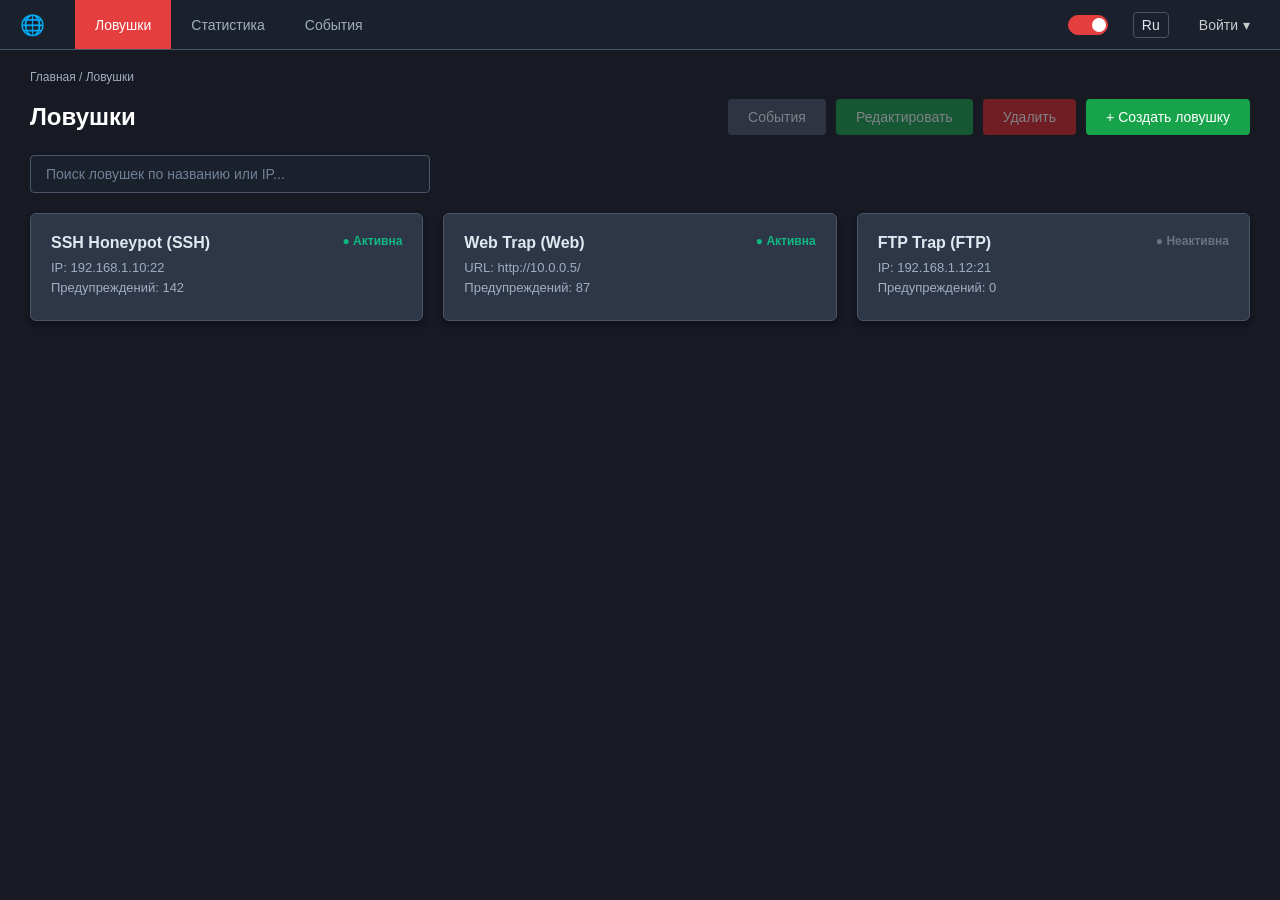
==== Web/index.html @ 6bb0e7d8 "Front-1" ====
<!DOCTYPE html>
<html lang="ru">
<head>
    <meta charset="UTF-8">
    <meta name="viewport" content="width=device-width, initial-scale=1.0">
    <title>Панель управления</title>
    <link rel="stylesheet" href="style.css">
</head>
<body class="dark-theme">

    <!-- Шапка -->
    <header>
        <div class="header-left">
            <div class="logo">🌐</div>
            
            <nav>
                <a href="#" class="nav-link active" data-tab="traps">Ловушки</a>
                <a href="#" class="nav-link" data-tab="stats">Статистика</a>
                <a href="#" class="nav-link" data-tab="events">События</a>
            </nav>
        </div>
        <div class="header-right">
            <label class="switch" title="Переключить тему">
                <input type="checkbox" id="theme-toggle" checked>
                <span class="slider round"></span>
            </label>
            
            <select id="lang-switch" class="lang-switch">
                <option value="ru" selected>Ru</option>
                <option value="en">En</option>
            </select>
            
            <div class="user-menu-container">
                <button class="user-menu-btn" id="user-menu-btn">
                    <span id="current-user-name">Войти</span> ▾
                </button>
                <div class="user-dropdown" id="user-dropdown">
                    <a href="#" data-action="open-login">Войти</a>
                    <a href="#" data-action="open-register">Регистрация</a>
                    <a href="#" data-action="logout" style="color: #d32f2f;">Выйти</a>
                </div>
            </div>
        </div>
    </header>

    <!-- Контент -->
    <main>
        <div class="breadcrumbs">
            <a href="#">Главная</a> / <span id="current-tab-crumb">Ловушки</span>
        </div>

        <!-- ВКЛАДКА 1: ЛОВУШКИ -->
        <section id="traps" class="tab-content active">
            <div class="traps-header">
                <h1>Ловушки</h1>
                <div class="traps-actions">
                    <button class="btn btn-secondary" id="open-events-trap-btn" disabled>События</button>
                    <button class="btn btn-success" id="open-edit-trap-btn" disabled>Редактировать</button>
                    <button class="btn btn-danger" id="delete-trap-btn" disabled>Удалить</button>
                    <button class="btn btn-success" id="open-create-trap-btn">+ Создать ловушку</button>
                </div>
            </div>
            
            <div class="traps-toolbar">
                <input type="text" id="traps-search" class="search-input" placeholder="Поиск ловушек по названию или IP...">
            </div>

            <div class="traps-list" id="traps-list-container"></div>
        </section>

        <!-- ВКЛАДКА 2: СТАТИСТИКА -->
        <section id="stats" class="tab-content">
            <h1>Статистика</h1>
            
            <div class="stats-grid" id="stats-container"></div>

            <h2 style="font-size: 18px; margin-bottom: 15px;">Детализация по активным ловушкам</h2>
            <div class="traps-list" id="traps-detail-container"></div>
        </section>

        <!-- ВКЛАДКА 3: СОБЫТИЯ -->
        <section id="events" class="tab-content">
            <h1>События</h1>

            <div class="events-toolbar">
                <label for="events-trap-select">Ловушка:</label>
                <select id="events-trap-select" class="form-select"></select>
            </div>

            <div id="events-list" class="events-list"></div>
        </section>
    </main>

    <!-- МОДАЛЬНОЕ ОКНО АВТОРИЗАЦИИ -->
    <div id="auth-modal" class="modal-overlay">
        <div class="modal-content">
            <span class="close-btn" data-close-modal="auth-modal">&times;</span>
            
            <div id="login-form" class="auth-form active">
                <h2>Вход в систему</h2>
                <form id="login-form-el">
                    <div class="form-group">
                        <label>Логин</label>
                        <input type="text" name="username" required placeholder="Введите логин">
                    </div>
                    <div class="form-group">
                        <label>Пароль</label>
                        <input type="password" name="password" required placeholder="Введите пароль">
                    </div>
                    <button type="submit" class="btn btn-success full-width">Войти</button>
                </form>
                <p class="auth-switch"><span>Нет аккаунта?</span> <a href="#" data-switch-form="register">Зарегистрироваться</a></p>
            </div>

            <div id="register-form" class="auth-form">
                <h2>Регистрация</h2>
                <form id="register-form-el">
                    <div class="form-group">
                        <label>Логин</label>
                        <input type="text" name="username" required placeholder="Придумайте логин">
                    </div>
                    <div class="form-group">
                        <label>Email</label>
                        <input type="email" name="email" required placeholder="Введите email">
                    </div>
                    <div class="form-group">
                        <label>Пароль</label>
                        <input type="password" name="password" required placeholder="Придумайте пароль">
                    </div>
                    <button type="submit" class="btn btn-success full-width">Зарегистрироваться</button>
                </form>
                <p class="auth-switch"><span>Уже есть аккаунт?</span> <a href="#" data-switch-form="login">Войти</a></p>
            </div>
        </div>
    </div>

    <!-- МОДАЛЬНОЕ ОКНО СОЗДАНИЯ / РЕДАКТИРОВАНИЯ ЛОВУШКИ -->
    <div id="create-trap-modal" class="modal-overlay">
        <div class="modal-content">
            <span class="close-btn" data-close-modal="create-trap-modal">&times;</span>
            <h2 id="trap-modal-title">Создание новой ловушки</h2>
            
            <form id="create-trap-form">
                <div class="form-group">
                    <label>Название ловушки</label>
                    <input type="text" id="trap-name" required placeholder="Например: SSH Honeypot">
                </div>
                
                <div class="form-group">
                    <label>Тип ловушки</label>
                    <select id="trap-type" class="form-select" required>
                        <option value="SSH">SSH</option>
                        <option value="Web">Web</option>
                        <option value="FTP">FTP</option>
                        <option value="RDP">RDP</option>
                    </select>
                </div>
                
                <div class="form-group">
                    <label>IP-адрес или URL</label>
                    <input type="text" id="trap-target" required placeholder="192.168.1.10:22 или http://10.0.0.5/">
                </div>
                
                <div class="form-group checkbox-group">
                    <input type="checkbox" id="trap-active" checked>
                    <label for="trap-active">Активна</label>
                </div>
                
                <button type="submit" class="btn btn-success full-width">Сохранить</button>
            </form>
        </div>
    </div>

    <script src="script.js"></script>
</body>
</html>
---- Web/style.css ----
/* --- Переменные --- */
:root {
    --bg-dark: #2c2c2c;
    --color-accent: #d32f2f;
    --color-accent-hover: #b71c1c;
    --color-success: #16a34a;
    --color-success-hover: #15803d;
    --color-danger: #dc2626;
    --color-danger-hover: #b91c1c;
    --color-secondary: #6b7280;
    --color-secondary-hover: #4b5563;
    --bg-body: #f4f6f8;
    --bg-card-img: #cbe3f1;
    --text-main: #222;
    --text-muted: #6b7280;
    --border-color: #e5e7eb;
    --white: #ffffff;
}

* {
    box-sizing: border-box;
    margin: 0;
    padding: 0;
}

body {
    font-family: -apple-system, BlinkMacSystemFont, "Segoe UI", Roboto, Helvetica, Arial, sans-serif;
    background-color: var(--bg-body);
    color: var(--text-main);
    transition: background-color 0.3s, color 0.3s;
}

/* --- Шапка --- */
header {
    background-color: var(--bg-dark);
    color: var(--white);
    display: flex;
    align-items: center;
    justify-content: space-between;
    padding: 0 20px;
    height: 50px;
    font-size: 14px;
}

.header-left {
    display: flex;
    align-items: center;
    height: 100%;
}

.logo {
    color: var(--color-accent);
    font-size: 20px;
    margin-right: 30px;
    font-weight: bold;
}

nav {
    display: flex;
    height: 100%;
}

nav a {
    color: #ccc;
    text-decoration: none;
    padding: 0 20px;
    display: flex;
    align-items: center;
    height: 100%;
    transition: 0.2s;
    cursor: pointer;
}

nav a:hover { color: var(--white); }
nav a.active {
    background-color: var(--color-accent);
    color: var(--white);
}

.header-right {
    display: flex;
    align-items: center;
    gap: 20px;
    color: #ccc;
}

/* --- Переключатель темы --- */
.switch {
    position: relative;
    display: inline-block;
    width: 40px;
    height: 20px;
    margin-right: 5px;
}
.switch input { opacity: 0; width: 0; height: 0; }
.slider {
    position: absolute;
    cursor: pointer;
    top: 0; left: 0; right: 0; bottom: 0;
    background-color: #555;
    transition: .4s;
}
.slider:before {
    position: absolute;
    content: "";
    height: 14px;
    width: 14px;
    left: 3px;
    top: 50%;
    transform: translate(0, -50%);
    background-color: white;
    transition: .4s;
}
input:checked + .slider { background-color: var(--color-accent); }
input:checked + .slider:before { transform: translate(20px, -50%); }
.slider.round { border-radius: 20px; }
.slider.round:before { border-radius: 50%; }

/* --- Переключатель языка --- */
.lang-switch {
    background: transparent;
    border: 1px solid #555;
    color: #ccc;
    padding: 4px 8px;
    border-radius: 4px;
    font-size: 14px;
    cursor: pointer;
    outline: none;
    transition: 0.2s;
    appearance: none;
    -webkit-appearance: none;
    text-align: center;
}
.lang-switch:hover { border-color: var(--white); color: var(--white); }
.lang-switch option { background: var(--bg-dark); color: var(--white); }

/* --- Меню пользователя --- */
.user-menu-container { position: relative; }
.user-menu-btn {
    background: transparent;
    border: none;
    color: #ccc;
    font-size: 14px;
    cursor: pointer;
    display: flex;
    align-items: center;
    gap: 5px;
    padding: 5px 10px;
    border-radius: 4px;
    transition: 0.2s;
}
.user-menu-btn:hover {
    color: var(--white);
    background: rgba(255, 255, 255, 0.1);
}
.user-dropdown {
    display: none;
    position: absolute;
    right: 0;
    top: 100%;
    background: var(--white);
    min-width: 180px;
    box-shadow: 0 4px 12px rgba(0, 0, 0, 0.15);
    border-radius: 4px;
    padding: 10px 0;
    z-index: 100;
    margin-top: 5px;
}
.user-dropdown.show { display: block; }
.user-dropdown a {
    display: block;
    padding: 10px 20px;
    color: var(--text-main);
    text-decoration: none;
    font-size: 14px;
    transition: background 0.2s;
}
.user-dropdown a:hover { background: var(--bg-body); }

/* --- Модальное окно --- */
.modal-overlay {
    display: none;
    position: fixed;
    top: 0; left: 0;
    width: 100%; height: 100%;
    background: rgba(0, 0, 0, 0.5);
    z-index: 1000;
    justify-content: center;
    align-items: center;
}
.modal-content {
    background: var(--white);
    padding: 30px;
    border-radius: 8px;
    width: 100%;
    max-width: 400px;
    position: relative;
    box-shadow: 0 10px 25px rgba(0, 0, 0, 0.2);
}
.close-btn {
    position: absolute;
    top: 10px;
    right: 15px;
    font-size: 24px;
    cursor: pointer;
    color: var(--text-muted);
}
.close-btn:hover { color: var(--color-accent); }

.auth-form { display: none; }
.auth-form.active { display: block; }
.auth-form h2 { margin-bottom: 20px; font-size: 20px; text-align: center; }

.form-group { margin-bottom: 15px; }
.form-group label {
    display: block;
    font-size: 13px;
    color: var(--text-muted);
    margin-bottom: 5px;
}
.form-group input,
.form-group select {
    width: 100%;
    padding: 10px;
    border: 1px solid var(--border-color);
    border-radius: 4px;
    font-size: 14px;
    outline: none;
    background: var(--bg-body);
    color: var(--text-main);
}
.form-group input:focus,
.form-group select:focus { border-color: var(--color-accent); }

.checkbox-group { display: flex; align-items: center; gap: 10px; }
.checkbox-group input[type="checkbox"] { width: auto; cursor: pointer; }
.checkbox-group label { margin-bottom: 0; cursor: pointer; color: var(--text-main); }

.full-width { width: 100%; margin-top: 10px; }

.auth-switch {
    text-align: center;
    font-size: 13px;
    margin-top: 15px;
    color: var(--text-muted);
}
.auth-switch a { color: var(--color-accent); text-decoration: none; }
.auth-switch a:hover { text-decoration: underline; }

/* --- Основной контент --- */
main {
    padding: 20px 30px;
    max-width: 1400px;
    margin: 0 auto;
}
.breadcrumbs {
    font-size: 12px;
    color: var(--text-muted);
    margin-bottom: 15px;
}
.breadcrumbs a { color: var(--text-muted); text-decoration: none; }
.breadcrumbs a:hover { text-decoration: underline; }
h1 {
    font-size: 24px;
    font-weight: 600;
    margin-bottom: 25px;
}

/* --- Переключение вкладок --- */
.tab-content { display: none; }
.tab-content.active { display: block; }

/* --- Статистика --- */
.stats-grid {
    display: grid;
    grid-template-columns: repeat(3, 1fr);
    gap: 20px;
    margin-bottom: 30px;
}
.stat-card {
    background: var(--white);
    padding: 25px;
    border-radius: 6px;
    box-shadow: 0 2px 8px rgba(0, 0, 0, 0.06);
    text-align: center;
}
.stat-value {
    font-size: 36px;
    font-weight: bold;
    color: var(--color-accent);
    margin-bottom: 5px;
}
.stat-label { color: var(--text-muted); font-size: 14px; }

/* --- Ловушки --- */
.traps-header {
    display: flex;
    justify-content: space-between;
    align-items: center;
    margin-bottom: 20px;
    gap: 15px;
    flex-wrap: wrap;
}
.traps-header h1 { margin-bottom: 0; }

.traps-actions {
    display: flex;
    gap: 10px;
    flex-wrap: wrap;
}

/* Базовые стили кнопок */
.btn {
    background-color: var(--color-accent);
    color: var(--white);
    border: none;
    padding: 10px 20px;
    border-radius: 4px;
    cursor: pointer;
    font-size: 14px;
    transition: background 0.2s;
    white-space: nowrap;
}
.btn:hover { background-color: var(--color-accent-hover); }
.btn:disabled {
    opacity: 0.45;
    cursor: not-allowed;
}

/* Зелёные (успех / создание / редактирование) */
.btn.btn-success { background-color: var(--color-success); }
.btn.btn-success:hover:not(:disabled) { background-color: var(--color-success-hover); }

/* Красные (опасные действия) */
.btn.btn-danger { background-color: var(--color-danger); }
.btn.btn-danger:hover:not(:disabled) { background-color: var(--color-danger-hover); }

/* Серые (нейтральные) */
.btn.btn-secondary { background-color: var(--color-secondary); }
.btn.btn-secondary:hover:not(:disabled) { background-color: var(--color-secondary-hover); }

.traps-toolbar { margin-bottom: 20px; }
.search-input {
    width: 100%;
    max-width: 400px;
    padding: 10px 15px;
    border: 1px solid var(--border-color);
    border-radius: 4px;
    font-size: 14px;
    outline: none;
    background: var(--white);
    color: var(--text-main);
}
.search-input:focus { border-color: var(--color-accent); }

.traps-list {
    display: grid;
    grid-template-columns: repeat(auto-fill, minmax(300px, 1fr));
    gap: 20px;
}
.trap-item {
    background: var(--white);
    padding: 20px;
    border-radius: 6px;
    box-shadow: 0 2px 8px rgba(0, 0, 0, 0.06);
    border-left: 4px solid #10b981;
    cursor: pointer;
    transition: box-shadow 0.2s, outline 0.2s;
}
.trap-item.inactive { border-left-color: var(--text-muted); }
.trap-item.selected {
    outline: 2px solid var(--color-accent);
    outline-offset: 2px;
    box-shadow: 0 4px 14px rgba(211, 47, 47, 0.25);
}

.trap-title {
    font-weight: 600;
    font-size: 16px;
    margin-bottom: 8px;
    display: flex;
    justify-content: space-between;
}
.trap-info {
    font-size: 13px;
    color: var(--text-muted);
    margin-bottom: 5px;
}

/* --- Вкладка События --- */
.events-toolbar {
    display: flex;
    align-items: center;
    gap: 10px;
    margin-bottom: 20px;
}
.events-toolbar label {
    color: var(--text-muted);
    font-size: 14px;
    white-space: nowrap;
}
.events-toolbar .form-select {
    padding: 8px 12px;
    border: 1px solid var(--border-color);
    border-radius: 4px;
    background: var(--white);
    color: var(--text-main);
    font-size: 14px;
    outline: none;
    min-width: 260px;
    max-width: 100%;
    cursor: pointer;
}
.events-toolbar .form-select:focus { border-color: var(--color-accent); }

.events-list {
    display: flex;
    flex-direction: column;
    gap: 8px;
}
.event-item {
    padding: 12px 16px;
    border-radius: 6px;
    background: var(--white);
    box-shadow: 0 2px 6px rgba(0, 0, 0, 0.05);
    border-left: 3px solid var(--color-accent);
    font-size: 13px;
}
.event-head {
    display: flex;
    justify-content: space-between;
    align-items: center;
    margin-bottom: 4px;
    font-weight: 600;
}
.event-type { color: var(--color-accent); }
.event-time {
    font-weight: 400;
    color: var(--text-muted);
    font-size: 12px;
}
.event-source {
    color: var(--text-muted);
    font-size: 12px;
    margin-bottom: 4px;
}
.event-detail {
    color: var(--text-main);
    font-size: 13px;
    word-break: break-all;
}
.no-events {
    color: var(--text-muted);
    font-size: 14px;
    text-align: center;
    padding: 30px 0;
}

/* --- Адаптивность --- */
@media (max-width: 1200px) {
    .stats-grid { grid-template-columns: repeat(3, 1fr); }
}
@media (max-width: 900px) {
    .stats-grid { grid-template-columns: 1fr; }
    nav a { padding: 0 10px; font-size: 13px; }
}
@media (max-width: 600px) {
    header { flex-direction: column; height: auto; padding: 10px; gap: 10px; }
    nav { flex-wrap: wrap; justify-content: center; }
    nav a { padding: 10px; }
    .traps-header { flex-direction: column; align-items: flex-start; gap: 10px; }
    .traps-actions { width: 100%; }
    .traps-actions .btn { flex-grow: 1; }
    .events-toolbar { flex-direction: column; align-items: stretch; }
    .events-toolbar .form-select { width: 100%; min-width: 0; }
}

/* ==================================================================== */
/* ==================== ТЕМНАЯ ТЕМА (DARK THEME) ====================== */
/* ==================================================================== */
body.dark-theme {
    --bg-dark: #1a202c;
    --color-accent: #e53e3e;
    --color-accent-hover: #c53030;
    --bg-body: #171923;
    --bg-card-img: #2d3748;
    --text-main: #e2e8f0;
    --text-muted: #a0aec0;
    --border-color: #4a5568;
    --white: #2d3748;
    
    background-color: var(--bg-body);
    color: var(--text-main);
}

body.dark-theme header { border-bottom: 1px solid var(--border-color); }
body.dark-theme nav a { color: #a0aec0; }
body.dark-theme nav a:hover { color: #ffffff; }
body.dark-theme nav a.active { background-color: var(--color-accent); color: #ffffff; }

body.dark-theme .stat-card,
body.dark-theme .trap-item {
    background: var(--white);
    border: 1px solid var(--border-color);
    box-shadow: 0 4px 6px rgba(0, 0, 0, 0.3);
}
body.dark-theme .trap-item.selected {
    outline: 2px solid var(--color-accent);
    outline-offset: 2px;
    box-shadow: 0 4px 14px rgba(229, 62, 62, 0.35);
}

body.dark-theme .btn {
    background-color: var(--color-accent);
    color: #ffffff;
}
body.dark-theme .btn:hover { background-color: var(--color-accent-hover); }
body.dark-theme .btn.btn-success { background-color: #16a34a; }
body.dark-theme .btn.btn-success:hover:not(:disabled) { background-color: #15803d; }
body.dark-theme .btn.btn-danger { background-color: #dc2626; }
body.dark-theme .btn.btn-danger:hover:not(:disabled) { background-color: #b91c1c; }
body.dark-theme .btn.btn-secondary { background-color: #4a5568; }
body.dark-theme .btn.btn-secondary:hover:not(:disabled) { background-color: #718096; }

body.dark-theme .search-input,
body.dark-theme .form-group input,
body.dark-theme .form-group select,
body.dark-theme .events-toolbar .form-select {
    background: #1a202c;
    border: 1px solid var(--border-color);
    color: var(--text-main);
}
body.dark-theme .search-input::placeholder,
body.dark-theme .form-group input::placeholder { color: #718096; }
body.dark-theme .search-input:focus,
body.dark-theme .form-group input:focus,
body.dark-theme .form-group select:focus,
body.dark-theme .events-toolbar .form-select:focus {
    border-color: var(--color-accent);
    box-shadow: 0 0 0 2px rgba(229, 62, 62, 0.2);
}

body.dark-theme .breadcrumbs,
body.dark-theme .breadcrumbs a { color: var(--text-muted); }
body.dark-theme h1,
body.dark-theme h2 { color: #ffffff; }

body.dark-theme .trap-info { color: var(--text-muted); }
body.dark-theme .slider { background-color: #4a5568; border: 1px solid #718096; }
body.dark-theme input:checked + .slider { background-color: var(--color-accent); border-color: var(--color-accent); }
body.dark-theme .lang-switch { background: #1a202c; border-color: var(--border-color); color: var(--text-main); }
body.dark-theme .lang-switch option { background: #1a202c; color: var(--text-main); }
body.dark-theme .user-dropdown {
    background: var(--white);
    border: 1px solid var(--border-color);
    box-shadow: 0 4px 12px rgba(0, 0, 0, 0.4);
}
body.dark-theme .user-dropdown a { color: var(--text-main); }
body.dark-theme .user-dropdown a:hover { background: #4a5568; color: #ffffff; }
body.dark-theme .user-menu-btn:hover { background: rgba(255, 255, 255, 0.1); }

body.dark-theme .modal-content {
    background: var(--white);
    border: 1px solid var(--border-color);
    box-shadow: 0 10px 25px rgba(0, 0, 0, 0.5);
}
body.dark-theme .close-btn { color: var(--text-muted); }
body.dark-theme .close-btn:hover { color: var(--color-accent); }
body.dark-theme .form-group label { color: var(--text-muted); }
body.dark-theme .auth-switch { color: var(--text-muted); }

/* События в тёмной теме */
body.dark-theme .event-item {
    background: var(--white);
    border-left-color: var(--color-accent);
    border-top: 1px solid var(--border-color);
    border-right: 1px solid var(--border-color);
    border-bottom: 1px solid var(--border-color);
    box-shadow: 0 4px 6px rgba(0, 0, 0, 0.3);
}
body.dark-theme .event-type { color: var(--color-accent); }
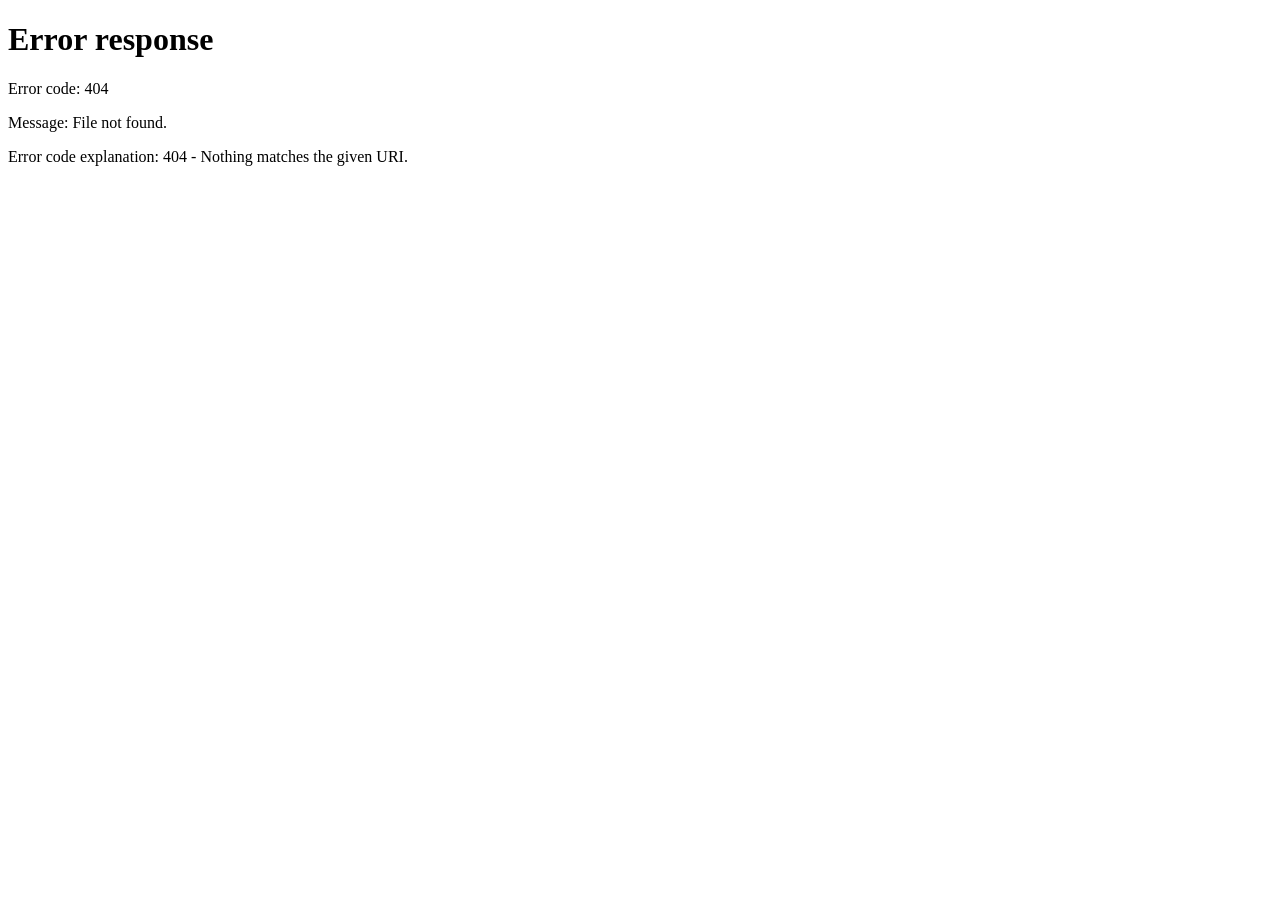
==== commit 3504c3d2: "feat(auth,ui): add cookie auth, login page, dashboard isolation, and web route protection" ====
--- a/Web/index.html
+++ b/Web/index.html
@@ -2,175 +2,13 @@
 <html lang="ru">
 <head>
     <meta charset="UTF-8">
-    <meta name="viewport" content="width=device-width, initial-scale=1.0">
+    <meta http-equiv="refresh" content="0; url=/dashboard.html">
     <title>Панель управления</title>
-    <link rel="stylesheet" href="style.css">
+    <script>
+        window.location.href = '/dashboard.html';
+    </script>
 </head>
 <body class="dark-theme">
-
-    <!-- Шапка -->
-    <header>
-        <div class="header-left">
-            <div class="logo">🌐</div>
-            
-            <nav>
-                <a href="#" class="nav-link active" data-tab="traps">Ловушки</a>
-                <a href="#" class="nav-link" data-tab="stats">Статистика</a>
-                <a href="#" class="nav-link" data-tab="events">События</a>
-            </nav>
-        </div>
-        <div class="header-right">
-            <label class="switch" title="Переключить тему">
-                <input type="checkbox" id="theme-toggle" checked>
-                <span class="slider round"></span>
-            </label>
-            
-            <select id="lang-switch" class="lang-switch">
-                <option value="ru" selected>Ru</option>
-                <option value="en">En</option>
-            </select>
-            
-            <div class="user-menu-container">
-                <button class="user-menu-btn" id="user-menu-btn">
-                    <span id="current-user-name">Войти</span> ▾
-                </button>
-                <div class="user-dropdown" id="user-dropdown">
-                    <a href="#" data-action="open-login">Войти</a>
-                    <a href="#" data-action="open-register">Регистрация</a>
-                    <a href="#" data-action="logout" style="color: #d32f2f;">Выйти</a>
-                </div>
-            </div>
-        </div>
-    </header>
-
-    <!-- Контент -->
-    <main>
-        <div class="breadcrumbs">
-            <a href="#">Главная</a> / <span id="current-tab-crumb">Ловушки</span>
-        </div>
-
-        <!-- ВКЛАДКА 1: ЛОВУШКИ -->
-        <section id="traps" class="tab-content active">
-            <div class="traps-header">
-                <h1>Ловушки</h1>
-                <div class="traps-actions">
-                    <button class="btn btn-secondary" id="open-events-trap-btn" disabled>События</button>
-                    <button class="btn btn-success" id="open-edit-trap-btn" disabled>Редактировать</button>
-                    <button class="btn btn-danger" id="delete-trap-btn" disabled>Удалить</button>
-                    <button class="btn btn-success" id="open-create-trap-btn">+ Создать ловушку</button>
-                </div>
-            </div>
-            
-            <div class="traps-toolbar">
-                <input type="text" id="traps-search" class="search-input" placeholder="Поиск ловушек по названию или IP...">
-            </div>
-
-            <div class="traps-list" id="traps-list-container"></div>
-        </section>
-
-        <!-- ВКЛАДКА 2: СТАТИСТИКА -->
-        <section id="stats" class="tab-content">
-            <h1>Статистика</h1>
-            
-            <div class="stats-grid" id="stats-container"></div>
-
-            <h2 style="font-size: 18px; margin-bottom: 15px;">Детализация по активным ловушкам</h2>
-            <div class="traps-list" id="traps-detail-container"></div>
-        </section>
-
-        <!-- ВКЛАДКА 3: СОБЫТИЯ -->
-        <section id="events" class="tab-content">
-            <h1>События</h1>
-
-            <div class="events-toolbar">
-                <label for="events-trap-select">Ловушка:</label>
-                <select id="events-trap-select" class="form-select"></select>
-            </div>
-
-            <div id="events-list" class="events-list"></div>
-        </section>
-    </main>
-
-    <!-- МОДАЛЬНОЕ ОКНО АВТОРИЗАЦИИ -->
-    <div id="auth-modal" class="modal-overlay">
-        <div class="modal-content">
-            <span class="close-btn" data-close-modal="auth-modal">&times;</span>
-            
-            <div id="login-form" class="auth-form active">
-                <h2>Вход в систему</h2>
-                <form id="login-form-el">
-                    <div class="form-group">
-                        <label>Логин</label>
-                        <input type="text" name="username" required placeholder="Введите логин">
-                    </div>
-                    <div class="form-group">
-                        <label>Пароль</label>
-                        <input type="password" name="password" required placeholder="Введите пароль">
-                    </div>
-                    <button type="submit" class="btn btn-success full-width">Войти</button>
-                </form>
-                <p class="auth-switch"><span>Нет аккаунта?</span> <a href="#" data-switch-form="register">Зарегистрироваться</a></p>
-            </div>
-
-            <div id="register-form" class="auth-form">
-                <h2>Регистрация</h2>
-                <form id="register-form-el">
-                    <div class="form-group">
-                        <label>Логин</label>
-                        <input type="text" name="username" required placeholder="Придумайте логин">
-                    </div>
-                    <div class="form-group">
-                        <label>Email</label>
-                        <input type="email" name="email" required placeholder="Введите email">
-                    </div>
-                    <div class="form-group">
-                        <label>Пароль</label>
-                        <input type="password" name="password" required placeholder="Придумайте пароль">
-                    </div>
-                    <button type="submit" class="btn btn-success full-width">Зарегистрироваться</button>
-                </form>
-                <p class="auth-switch"><span>Уже есть аккаунт?</span> <a href="#" data-switch-form="login">Войти</a></p>
-            </div>
-        </div>
-    </div>
-
-    <!-- МОДАЛЬНОЕ ОКНО СОЗДАНИЯ / РЕДАКТИРОВАНИЯ ЛОВУШКИ -->
-    <div id="create-trap-modal" class="modal-overlay">
-        <div class="modal-content">
-            <span class="close-btn" data-close-modal="create-trap-modal">&times;</span>
-            <h2 id="trap-modal-title">Создание новой ловушки</h2>
-            
-            <form id="create-trap-form">
-                <div class="form-group">
-                    <label>Название ловушки</label>
-                    <input type="text" id="trap-name" required placeholder="Например: SSH Honeypot">
-                </div>
-                
-                <div class="form-group">
-                    <label>Тип ловушки</label>
-                    <select id="trap-type" class="form-select" required>
-                        <option value="SSH">SSH</option>
-                        <option value="Web">Web</option>
-                        <option value="FTP">FTP</option>
-                        <option value="RDP">RDP</option>
-                    </select>
-                </div>
-                
-                <div class="form-group">
-                    <label>IP-адрес или URL</label>
-                    <input type="text" id="trap-target" required placeholder="192.168.1.10:22 или http://10.0.0.5/">
-                </div>
-                
-                <div class="form-group checkbox-group">
-                    <input type="checkbox" id="trap-active" checked>
-                    <label for="trap-active">Активна</label>
-                </div>
-                
-                <button type="submit" class="btn btn-success full-width">Сохранить</button>
-            </form>
-        </div>
-    </div>
-
-    <script src="script.js"></script>
+    <p>Перенаправление... / Redirecting to <a href="/dashboard.html">Dashboard</a></p>
 </body>
-</html>+</html>
